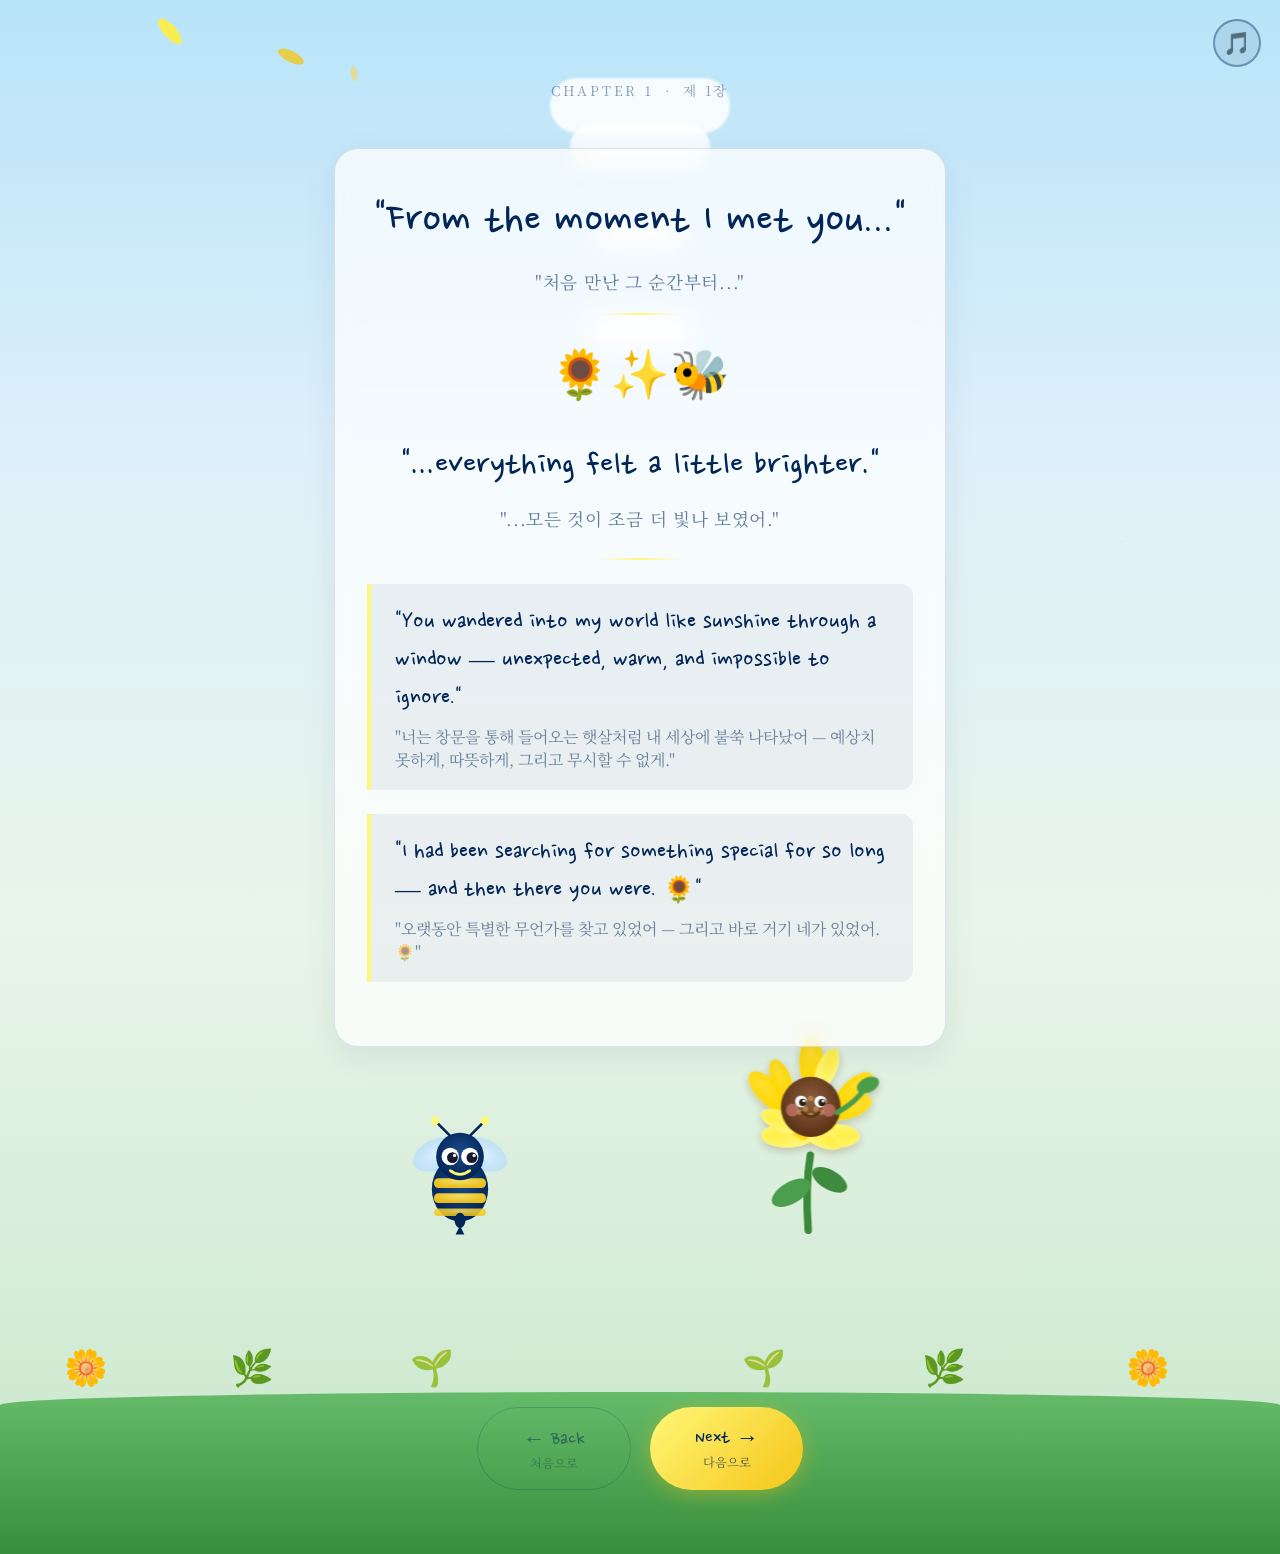
==== pages/chapter1.html @ c44fc76a "🌻 Move site files to repo root for GitHub Pages" ====
<!DOCTYPE html>
<html lang="en">
<head>
  <meta charset="UTF-8" />
  <meta name="viewport" content="width=device-width, initial-scale=1.0" />
  <title>How It Started 🌻</title>

  <!-- Fonts -->
  <link rel="preconnect" href="https://fonts.googleapis.com" />
  <link rel="preconnect" href="https://fonts.gstatic.com" crossorigin />
  <link href="https://fonts.googleapis.com/css2?family=Nanum+Myeongjo:wght@400;700;800&family=Nanum+Pen+Script&family=Noto+Serif+KR:wght@300;400;600&display=swap" rel="stylesheet" />

  <link rel="stylesheet" href="../assets/css/styles.css" />

  <style>
    body {
      background: linear-gradient(160deg, #e8f5e9 0%, #fff9c4 40%, #fffef0 100%);
      color: #022658;
      min-height: 100vh;
    }

    .page-wrapper {
      background: transparent;
      padding: 0;
    }

    /* ---- Chapter header ---- */
    .chapter-tag {
      font-family: 'Noto Serif KR', serif;
      font-size: 0.85rem;
      letter-spacing: 0.2em;
      text-transform: uppercase;
      color: rgba(2, 38, 88, 0.45);
      margin-bottom: 0.3rem;
    }

    /* ---- Scene: sky / day background ---- */
    .ch1-wrapper {
      min-height: 100vh;
      background: linear-gradient(180deg, #b8e4f9 0%, #dff0fa 30%, #e8f5e9 60%, #c8e6c9 100%);
      position: relative;
      overflow: hidden;
      display: flex;
      flex-direction: column;
      align-items: center;
    }

    /* Clouds */
    .cloud {
      position: absolute;
      border-radius: 50px;
      background: rgba(255,255,255,0.85);
      z-index: 1;
      animation: drift-cloud var(--cdur, 18s) linear infinite;
      filter: blur(1px);
    }

    @keyframes drift-cloud {
      from { transform: translateX(-120%); }
      to   { transform: translateX(110vw); }
    }

    /* Ground strip */
    .ch1-ground {
      position: absolute;
      bottom: 0;
      left: 0;
      width: 100%;
      height: 18vh;
      background: linear-gradient(180deg, #66bb6a 0%, #388e3c 100%);
      border-radius: 50% 50% 0 0 / 8% 8% 0 0;
      z-index: 2;
    }

    /* Flowers in ground */
    .ground-flower {
      position: absolute;
      bottom: 100%;
      font-size: clamp(1.4rem, 3vw, 2.2rem);
      z-index: 3;
      animation: sway-sm 3s ease-in-out infinite;
    }

    @keyframes sway-sm {
      0%, 100% { transform: rotate(-4deg); }
      50% { transform: rotate(4deg); }
    }

    /* ---- Character stage ---- */
    .ch1-stage {
      position: relative;
      width: 100%;
      max-width: 700px;
      height: 320px;
      display: flex;
      align-items: flex-end;
      justify-content: space-around;
      z-index: 5;
      margin-top: auto;
    }

    .ch1-bee {
      width: clamp(80px, 14vw, 130px);
      height: auto;
      margin-bottom: 14vh;
      opacity: 0;
      transform: translateX(-80px);
    }

    .ch1-sf {
      width: clamp(90px, 16vw, 150px);
      height: auto;
      margin-bottom: 14vh;
      opacity: 0;
      transform: translateX(80px);
    }

    /* ---- Text section ---- */
    .ch1-text-section {
      position: relative;
      z-index: 10;
      max-width: 620px;
      width: 90%;
      margin: 3rem auto 0;
      text-align: center;
      padding: 2.5rem 2rem;
      background: rgba(255, 255, 255, 0.7);
      backdrop-filter: blur(10px);
      border-radius: 24px;
      border: 1px solid rgba(2, 38, 88, 0.12);
      box-shadow: 0 8px 32px rgba(2, 38, 88, 0.08);
    }

    .ch1-main-line {
      font-family: 'Nanum Pen Script', cursive;
      font-size: clamp(1.5rem, 4.5vw, 3rem);
      color: #022658;
      line-height: 1.4;
      margin-bottom: 0.6rem;
    }

    .ch1-kr-line {
      font-family: 'Noto Serif KR', serif;
      font-size: clamp(0.85rem, 2vw, 1.1rem);
      color: rgba(2, 38, 88, 0.6);
      line-height: 1.8;
      letter-spacing: 0.04em;
    }

    /* ---- "First meeting" moment ---- */
    .meet-moment {
      display: flex;
      flex-direction: column;
      align-items: center;
      gap: 1rem;
      margin: 2rem 0;
    }

    .meet-icon {
      font-size: 3rem;
      animation: pop-in 0.5s ease backwards;
    }

    @keyframes pop-in {
      from { transform: scale(0) rotate(-20deg); opacity: 0; }
      to   { transform: scale(1) rotate(0deg); opacity: 1; }
    }

    /* ---- Quote block ---- */
    .quote-block {
      background: rgba(2, 38, 88, 0.06);
      border-left: 4px solid #FFF778;
      border-radius: 0 12px 12px 0;
      padding: 1.2rem 1.5rem;
      margin: 1.5rem 0;
      text-align: left;
    }

    .quote-en {
      font-family: 'Nanum Pen Script', cursive;
      font-size: clamp(1.1rem, 2.5vw, 1.6rem);
      color: #022658;
      line-height: 1.5;
    }

    .quote-kr {
      font-family: 'Noto Serif KR', serif;
      font-size: clamp(0.8rem, 1.8vw, 1rem);
      color: rgba(2, 38, 88, 0.55);
      margin-top: 0.4rem;
    }

    /* ---- Nav row ---- */
    .nav-row {
      display: flex;
      justify-content: center;
      gap: 1.2rem;
      margin: 2.5rem 0 4rem;
      flex-wrap: wrap;
    }

    .nav-btn {
      padding: 0.75em 2em;
      border-radius: 50px;
      font-family: 'Nanum Pen Script', cursive;
      font-size: clamp(1rem, 2.5vw, 1.4rem);
      cursor: pointer;
      border: none;
      text-decoration: none;
      transition: all 0.3s ease;
      display: inline-flex;
      flex-direction: column;
      align-items: center;
    }

    .nav-btn-primary {
      background: linear-gradient(135deg, #FFF778, #F5C518);
      color: #022658;
      box-shadow: 0 4px 20px rgba(245, 197, 24, 0.4);
    }

    .nav-btn-primary:hover {
      transform: translateY(-3px) scale(1.05);
      box-shadow: 0 8px 30px rgba(245, 197, 24, 0.6);
    }

    .nav-btn-ghost {
      background: transparent;
      color: rgba(2, 38, 88, 0.5);
      border: 1.5px solid rgba(2, 38, 88, 0.2);
    }

    .nav-btn-ghost:hover {
      background: rgba(2, 38, 88, 0.06);
      color: #022658;
    }

    .nav-btn-kr {
      font-family: 'Noto Serif KR', serif;
      font-size: 0.55em;
      opacity: 0.7;
      margin-top: 0.1em;
    }

    /* Music toggle on day pages */
    #music-toggle {
      border-color: rgba(2, 38, 88, 0.4);
      color: #022658;
      background: rgba(2, 38, 88, 0.08);
    }

    #music-toggle:hover {
      background: rgba(2, 38, 88, 0.15);
    }
  </style>
</head>
<body>

  <canvas id="particle-canvas" aria-hidden="true"></canvas>
  <button id="music-toggle" aria-label="Toggle music">🎵</button>
  <div id="yt-player" style="position:fixed;top:-9999px;left:-9999px;"></div>

  <div class="ch1-wrapper">

    <!-- Clouds -->
    <div class="cloud" style="width:140px;height:45px;top:8%;--cdur:22s;animation-delay:-5s;" aria-hidden="true"></div>
    <div class="cloud" style="width:90px;height:32px;top:14%;--cdur:17s;animation-delay:-10s;" aria-hidden="true"></div>
    <div class="cloud" style="width:180px;height:55px;top:5%;--cdur:28s;animation-delay:-18s;" aria-hidden="true"></div>
    <div class="cloud" style="width:110px;height:38px;top:20%;--cdur:20s;animation-delay:-3s;" aria-hidden="true"></div>

    <!-- Text content -->
    <div style="position:relative;z-index:10;width:90%;max-width:680px;margin-top:5rem;">

      <!-- Chapter tag -->
      <div class="chapter-tag fade-in" style="text-align:center;margin-bottom:0.5rem;">
        Chapter 1 &nbsp;·&nbsp; 제 1장
      </div>

      <!-- Main text card -->
      <div class="ch1-text-section fade-in fade-in-delay-1">

        <div class="ch1-main-line" id="tw-line1">
          "From the moment I met you..."
        </div>
        <div class="ch1-kr-line" id="tw-kr1">
          "처음 만난 그 순간부터..."
        </div>

        <div class="divider"></div>

        <div class="meet-moment fade-in fade-in-delay-2">
          <div class="meet-icon">🌻✨🐝</div>
        </div>

        <div class="ch1-main-line fade-in fade-in-delay-2" style="font-size: clamp(1.3rem, 3.5vw, 2.4rem);">
          "...everything felt a little brighter."
        </div>
        <div class="ch1-kr-line fade-in fade-in-delay-2">
          "...모든 것이 조금 더 빛나 보였어."
        </div>

        <div class="divider" style="margin: 1.5rem auto;"></div>

        <!-- Quote 1 -->
        <div class="quote-block fade-in fade-in-delay-3">
          <div class="quote-en">"You wandered into my world like sunshine through a window — unexpected, warm, and impossible to ignore."</div>
          <div class="quote-kr">"너는 창문을 통해 들어오는 햇살처럼 내 세상에 불쑥 나타났어 — 예상치 못하게, 따뜻하게, 그리고 무시할 수 없게."</div>
        </div>

        <!-- Quote 2 -->
        <div class="quote-block fade-in fade-in-delay-4">
          <div class="quote-en">"I had been searching for something special for so long — and then there you were. 🌻"</div>
          <div class="quote-kr">"오랫동안 특별한 무언가를 찾고 있었어 — 그리고 바로 거기 네가 있었어. 🌻"</div>
        </div>

      </div>
    </div>

    <!-- Character stage -->
    <div class="ch1-stage" id="ch1-stage">
      <img class="ch1-bee" id="ch1-bee" src="../assets/svg/honeybee.svg" alt="Honeybee" draggable="false" />
      <img class="ch1-sf" id="ch1-sf" src="../assets/svg/sunflower.svg" alt="Sunflower" draggable="false" />
    </div>

    <!-- Ground -->
    <div class="ch1-ground" aria-hidden="true">
      <div class="ground-flower" style="left:5%;animation-delay:0.2s;">🌼</div>
      <div class="ground-flower" style="left:18%;animation-delay:0.8s;">🌿</div>
      <div class="ground-flower" style="left:32%;animation-delay:0.4s;">🌱</div>
      <div class="ground-flower" style="left:58%;animation-delay:1.1s;">🌱</div>
      <div class="ground-flower" style="left:72%;animation-delay:0.6s;">🌿</div>
      <div class="ground-flower" style="left:88%;animation-delay:0.1s;">🌼</div>
    </div>

    <!-- Navigation -->
    <div class="nav-row" style="position:relative;z-index:20;">
      <button class="nav-btn nav-btn-ghost" onclick="navigateTo('../index.html')" aria-label="Go back to beginning">
        ← Back
        <span class="nav-btn-kr">처음으로</span>
      </button>
      <button class="nav-btn nav-btn-primary" onclick="navigateTo('chapter2.html')" aria-label="Continue to next chapter">
        Next →
        <span class="nav-btn-kr">다음으로</span>
      </button>
    </div>

  </div>

  <!-- Libraries -->
  <script src="https://cdnjs.cloudflare.com/ajax/libs/gsap/3.12.5/gsap.min.js"></script>
  <script src="../assets/js/particles.js"></script>
  <script src="../assets/js/main.js"></script>

  <script>
    // Particle system — floating petals on day scene
    const particles = new ParticleSystem('particle-canvas');
    particles.start('petals');

    // Animate characters in
    window.addEventListener('load', () => {
      const beeCh1 = document.getElementById('ch1-bee');
      const sfCh1  = document.getElementById('ch1-sf');

      if (window.gsap) {
        // Delay slightly so page settle first
        setTimeout(() => {
          gsap.to(beeCh1, {
            opacity: 1,
            x: 0,
            duration: 1.2,
            ease: 'power2.out',
          });
          gsap.to(sfCh1, {
            opacity: 1,
            x: 0,
            duration: 1.2,
            ease: 'power2.out',
            delay: 0.3,
            onComplete: () => {
              // Bee tilts toward sunflower
              gsap.to(beeCh1, {
                rotation: 12,
                duration: 0.5,
                ease: 'power1.inOut',
                yoyo: true,
                repeat: 1,
              });
            }
          });
        }, 400);
      } else {
        beeCh1.style.opacity = '1';
        beeCh1.style.transform = 'none';
        sfCh1.style.opacity = '1';
        sfCh1.style.transform = 'none';
      }
    });
  </script>
</body>
</html>
---- assets/css/styles.css ----
/* =============================================
   SUNFLOWER & HONEYBEE — Global Styles
   Colors: #FFF778 (Sunflower) | #022658 (Honeybee)
   ============================================= */

/* ---------- CSS Variables ---------- */
:root {
  --sunflower: #FFF778;
  --honeybee: #022658;
  --gold: #F5C518;
  --cream: #FFFEF0;
  --soft-yellow: #FFF9C4;
  --petal-orange: #FFD54F;
  --blush: #FFCDD2;
  --white: #FFFFFF;
  --text-dark: #1a1a2e;
  --text-light: #FFFEF0;
  --shadow: rgba(2, 38, 88, 0.18);
  --glow-yellow: rgba(255, 247, 120, 0.6);
  --glow-blue: rgba(2, 38, 88, 0.4);

  --font-serif: 'Nanum Myeongjo', 'Noto Serif KR', Georgia, serif;
  --font-hand: 'Nanum Pen Script', cursive;
  --font-body: 'Noto Serif KR', 'Nanum Myeongjo', Georgia, serif;

  --transition-slow: 0.8s ease;
  --transition-med: 0.4s ease;
  --transition-fast: 0.2s ease;
  --border-radius: 20px;
}

/* ---------- Reset & Base ---------- */
*, *::before, *::after {
  box-sizing: border-box;
  margin: 0;
  padding: 0;
}

html {
  scroll-behavior: smooth;
  font-size: 16px;
}

body {
  font-family: var(--font-serif);
  background-color: var(--honeybee);
  color: var(--text-light);
  overflow-x: hidden;
  min-height: 100vh;
  position: relative;
}

/* ---------- Typography ---------- */
h1, h2, h3 {
  font-family: var(--font-hand);
  line-height: 1.3;
}

h1 { font-size: clamp(2rem, 6vw, 4rem); }
h2 { font-size: clamp(1.5rem, 4vw, 3rem); }
h3 { font-size: clamp(1.2rem, 3vw, 2rem); }

p {
  font-family: var(--font-body);
  line-height: 1.8;
  font-size: clamp(0.95rem, 2vw, 1.15rem);
}

/* ---------- Bilingual Text ---------- */
.bilingual {
  display: flex;
  flex-direction: column;
  align-items: center;
  gap: 0.4em;
  text-align: center;
}

.bilingual .en {
  font-family: var(--font-hand);
  font-size: clamp(1.1rem, 3vw, 1.8rem);
  color: var(--sunflower);
  letter-spacing: 0.02em;
}

.bilingual .kr {
  font-family: var(--font-body);
  font-size: clamp(0.85rem, 2vw, 1.15rem);
  color: rgba(255, 247, 120, 0.75);
  letter-spacing: 0.05em;
}

.bilingual.dark .en {
  color: var(--honeybee);
}

.bilingual.dark .kr {
  color: rgba(2, 38, 88, 0.7);
}

/* ---------- Page Layout ---------- */
.page-wrapper {
  min-height: 100vh;
  width: 100%;
  display: flex;
  flex-direction: column;
  align-items: center;
  justify-content: center;
  position: relative;
  overflow: hidden;
  padding: 2rem 1rem;
}

.scene {
  width: 100%;
  max-width: 900px;
  display: flex;
  flex-direction: column;
  align-items: center;
  gap: 2rem;
  position: relative;
  z-index: 2;
}

/* ---------- Particle Canvas ---------- */
#particle-canvas {
  position: fixed;
  top: 0;
  left: 0;
  width: 100%;
  height: 100%;
  pointer-events: none;
  z-index: 1;
}

/* ---------- Music Toggle ---------- */
#music-toggle {
  position: fixed;
  top: 1.2rem;
  right: 1.2rem;
  width: 48px;
  height: 48px;
  border-radius: 50%;
  background: rgba(255, 247, 120, 0.15);
  border: 2px solid var(--sunflower);
  color: var(--sunflower);
  font-size: 1.4rem;
  cursor: pointer;
  z-index: 1000;
  display: flex;
  align-items: center;
  justify-content: center;
  transition: background var(--transition-med), transform var(--transition-fast);
  backdrop-filter: blur(4px);
}

#music-toggle:hover {
  background: rgba(255, 247, 120, 0.3);
  transform: scale(1.1);
}

#music-toggle.muted {
  opacity: 0.5;
}

/* Hidden YouTube iframe */
#yt-player {
  position: fixed;
  top: -9999px;
  left: -9999px;
  width: 1px;
  height: 1px;
  opacity: 0;
  pointer-events: none;
}

/* ---------- Navigation Dots ---------- */
.nav-dots {
  position: fixed;
  right: 1.5rem;
  top: 50%;
  transform: translateY(-50%);
  display: flex;
  flex-direction: column;
  gap: 0.7rem;
  z-index: 999;
}

.nav-dot {
  width: 10px;
  height: 10px;
  border-radius: 50%;
  background: rgba(255, 247, 120, 0.3);
  border: 2px solid var(--sunflower);
  cursor: pointer;
  transition: all var(--transition-med);
  text-decoration: none;
}

.nav-dot.active,
.nav-dot:hover {
  background: var(--sunflower);
  transform: scale(1.3);
}

/* ---------- Buttons ---------- */
.btn {
  display: inline-flex;
  align-items: center;
  justify-content: center;
  gap: 0.5em;
  padding: 0.8em 2em;
  border-radius: 50px;
  font-family: var(--font-hand);
  font-size: clamp(1rem, 2.5vw, 1.4rem);
  cursor: pointer;
  border: none;
  text-decoration: none;
  transition: all var(--transition-med);
  position: relative;
  overflow: hidden;
}

.btn::before {
  content: '';
  position: absolute;
  inset: 0;
  border-radius: 50px;
  opacity: 0;
  transition: opacity var(--transition-med);
}

.btn:hover::before {
  opacity: 1;
}

.btn-primary {
  background: var(--sunflower);
  color: var(--honeybee);
  box-shadow: 0 4px 20px var(--glow-yellow);
}

.btn-primary:hover {
  transform: translateY(-3px) scale(1.05);
  box-shadow: 0 8px 30px var(--glow-yellow);
}

.btn-secondary {
  background: var(--honeybee);
  color: var(--sunflower);
  border: 2px solid var(--sunflower);
  box-shadow: 0 4px 20px var(--glow-blue);
}

.btn-secondary:hover {
  background: var(--sunflower);
  color: var(--honeybee);
  transform: translateY(-3px) scale(1.05);
}

.btn-yes {
  background: linear-gradient(135deg, var(--sunflower), var(--gold));
  color: var(--honeybee);
  font-size: clamp(1.2rem, 3vw, 1.8rem);
  padding: 1em 2.5em;
  box-shadow: 0 6px 30px var(--glow-yellow);
  animation: pulse-btn 2s ease-in-out infinite;
}

.btn-yes:hover {
  transform: translateY(-5px) scale(1.08);
  box-shadow: 0 12px 40px var(--glow-yellow);
  animation: none;
}

@keyframes pulse-btn {
  0%, 100% { box-shadow: 0 6px 30px var(--glow-yellow); transform: translateY(0); }
  50% { box-shadow: 0 10px 40px rgba(255, 247, 120, 0.8); transform: translateY(-4px); }
}

/* ---------- Cards ---------- */
.reason-card {
  background: rgba(255, 247, 120, 0.1);
  border: 1px solid rgba(255, 247, 120, 0.3);
  border-radius: var(--border-radius);
  padding: 1.5rem 2rem;
  max-width: 420px;
  width: 90%;
  text-align: center;
  backdrop-filter: blur(8px);
  box-shadow: 0 4px 24px rgba(2, 38, 88, 0.3);
  opacity: 0;
  transform: translateY(40px);
  transition: opacity 0.6s ease, transform 0.6s ease;
  position: relative;
}

.reason-card.visible {
  opacity: 1;
  transform: translateY(0);
}

.reason-card::before {
  content: '✦';
  position: absolute;
  top: -0.6em;
  left: 50%;
  transform: translateX(-50%);
  font-size: 1.2rem;
  color: var(--sunflower);
}

/* ---------- Typewriter ---------- */
.typewriter {
  overflow: hidden;
  white-space: nowrap;
  border-right: 3px solid var(--sunflower);
  width: 0;
  animation: typing 2s steps(40, end) forwards, blink-cursor 0.8s step-end infinite;
}

.typewriter.done {
  border-right: none;
  white-space: normal;
  width: auto;
}

@keyframes typing {
  from { width: 0; }
  to { width: 100%; }
}

@keyframes blink-cursor {
  0%, 100% { border-color: var(--sunflower); }
  50% { border-color: transparent; }
}

/* ---------- Fade In ---------- */
.fade-in {
  opacity: 0;
  transform: translateY(20px);
  transition: opacity 0.8s ease, transform 0.8s ease;
}

.fade-in.visible {
  opacity: 1;
  transform: translateY(0);
}

.fade-in-delay-1 { transition-delay: 0.3s; }
.fade-in-delay-2 { transition-delay: 0.6s; }
.fade-in-delay-3 { transition-delay: 0.9s; }
.fade-in-delay-4 { transition-delay: 1.2s; }
.fade-in-delay-5 { transition-delay: 1.5s; }

/* ---------- SVG Character Containers ---------- */
.character-stage {
  position: relative;
  width: 100%;
  height: 320px;
  display: flex;
  align-items: flex-end;
  justify-content: center;
}

.character-stage.tall {
  height: 420px;
}

#honeybee-char {
  position: absolute;
  width: 100px;
  height: 100px;
  z-index: 5;
  filter: drop-shadow(0 8px 16px rgba(2, 38, 88, 0.4));
}

#sunflower-char {
  position: absolute;
  bottom: 0;
  width: 130px;
  height: 200px;
  z-index: 4;
  filter: drop-shadow(0 8px 16px rgba(255, 247, 120, 0.3));
}

/* ---------- Landing Background ---------- */
.bg-night {
  background: radial-gradient(ellipse at 50% 30%, #0a1a3a 0%, var(--honeybee) 60%, #010f2e 100%);
}

.bg-day {
  background: linear-gradient(180deg, #87CEEB 0%, #B0E0E6 40%, #FFFEF0 100%);
}

.bg-sunset {
  background: linear-gradient(180deg, #022658 0%, #1a3a6e 30%, #6b3a7d 60%, #c0704a 85%, #FFF778 100%);
}

.bg-cream {
  background: linear-gradient(160deg, var(--soft-yellow) 0%, var(--cream) 50%, #fff9e6 100%);
}

.bg-garden {
  background: linear-gradient(180deg, #87CEEB 0%, #b8e0b8 50%, #6aad6a 100%);
}

/* ---------- Stars Background ---------- */
.stars {
  position: absolute;
  inset: 0;
  overflow: hidden;
  z-index: 0;
}

.star {
  position: absolute;
  border-radius: 50%;
  background: #fff;
  animation: twinkle var(--dur, 3s) ease-in-out infinite;
  animation-delay: var(--delay, 0s);
}

@keyframes twinkle {
  0%, 100% { opacity: 0.1; transform: scale(0.8); }
  50% { opacity: 1; transform: scale(1.2); }
}

/* ---------- Garden / Ground Elements ---------- */
.garden-ground {
  position: absolute;
  bottom: 0;
  left: 0;
  width: 100%;
  height: 120px;
  background: linear-gradient(180deg, #4a9e4a 0%, #2d7a2d 100%);
  border-radius: 60% 60% 0 0 / 30% 30% 0 0;
  z-index: 1;
}

/* ---------- Glow Text ---------- */
.glow-text {
  text-shadow: 0 0 20px var(--glow-yellow), 0 0 40px rgba(255,247,120,0.3);
}

.glow-text-blue {
  text-shadow: 0 0 20px var(--glow-blue);
}

/* ---------- Heart Burst ---------- */
.heart-burst {
  position: fixed;
  pointer-events: none;
  z-index: 9999;
  font-size: 2rem;
  animation: heart-rise 1.2s ease-out forwards;
}

@keyframes heart-rise {
  0% { opacity: 1; transform: translateY(0) scale(1); }
  100% { opacity: 0; transform: translateY(-120px) scale(0.5); }
}

/* ---------- Question Section Styles ---------- */
.wish-text {
  font-family: var(--font-hand);
  font-size: clamp(1.8rem, 5vw, 3.5rem);
  color: var(--sunflower);
  text-align: center;
  opacity: 0;
  line-height: 1.5;
}

.wish-text.glow {
  text-shadow: 0 0 30px rgba(255, 247, 120, 0.8), 0 0 60px rgba(255, 247, 120, 0.4);
}

.wish-sub {
  font-family: var(--font-body);
  font-size: clamp(0.9rem, 2vw, 1.1rem);
  color: rgba(255, 247, 120, 0.7);
  text-align: center;
  opacity: 0;
}

.lantern {
  font-size: 4rem;
  animation: float-lantern 3s ease-in-out infinite;
  display: inline-block;
}

@keyframes float-lantern {
  0%, 100% { transform: translateY(0) rotate(-3deg); }
  50% { transform: translateY(-15px) rotate(3deg); }
}

/* ---------- Celebration ---------- */
.celebrate-text {
  font-family: var(--font-hand);
  font-size: clamp(2rem, 7vw, 5rem);
  color: var(--sunflower);
  text-align: center;
  text-shadow: 0 0 30px rgba(255, 247, 120, 0.9);
  animation: celebrate-bounce 0.6s ease infinite alternate;
}

@keyframes celebrate-bounce {
  from { transform: scale(1) rotate(-1deg); }
  to { transform: scale(1.04) rotate(1deg); }
}

/* ---------- Progress Stem ---------- */
.progress-stem {
  position: fixed;
  left: 1.2rem;
  bottom: 0;
  width: 6px;
  background: linear-gradient(180deg, var(--sunflower), #4a9e4a);
  border-radius: 3px;
  z-index: 999;
  transition: height 0.4s ease;
}

.progress-flower {
  position: fixed;
  left: calc(1.2rem - 12px);
  font-size: 1.8rem;
  z-index: 999;
  transition: bottom 0.4s ease;
}

/* ---------- Divider ---------- */
.divider {
  width: 80px;
  height: 2px;
  background: linear-gradient(90deg, transparent, var(--sunflower), transparent);
  margin: 1rem auto;
  border-radius: 2px;
}

/* ---------- Scroll Indicator ---------- */
.scroll-hint {
  position: absolute;
  bottom: 2rem;
  left: 50%;
  transform: translateX(-50%);
  display: flex;
  flex-direction: column;
  align-items: center;
  gap: 0.4rem;
  opacity: 0.6;
  animation: scroll-bob 2s ease-in-out infinite;
  font-size: 0.8rem;
  color: var(--sunflower);
  letter-spacing: 0.1em;
  text-transform: uppercase;
}

.scroll-hint::after {
  content: '↓';
  font-size: 1.4rem;
  color: var(--sunflower);
}

@keyframes scroll-bob {
  0%, 100% { transform: translateX(-50%) translateY(0); }
  50% { transform: translateX(-50%) translateY(8px); }
}

/* ---------- Mobile Responsive ---------- */
@media (max-width: 600px) {
  .character-stage {
    height: 240px;
  }
  .character-stage.tall {
    height: 320px;
  }
  #honeybee-char { width: 75px; height: 75px; }
  #sunflower-char { width: 100px; height: 160px; }

  .nav-dots {
    right: 0.7rem;
  }

  .reason-card {
    padding: 1.2rem 1.4rem;
  }

  .btn-yes {
    font-size: 1.1rem;
    padding: 0.9em 1.8em;
  }
}

/* ---------- Utility ---------- */
.hidden { display: none !important; }
.invisible { opacity: 0; pointer-events: none; }
.text-center { text-align: center; }
.mt-1 { margin-top: 0.5rem; }
.mt-2 { margin-top: 1rem; }
.mt-3 { margin-top: 1.5rem; }
.mt-4 { margin-top: 2rem; }
.mb-2 { margin-bottom: 1rem; }
.gap-1 { gap: 0.5rem; }
.gap-2 { gap: 1rem; }
.flex-row { display: flex; flex-direction: row; }
.flex-col { display: flex; flex-direction: column; }
.align-center { align-items: center; }
.justify-center { justify-content: center; }
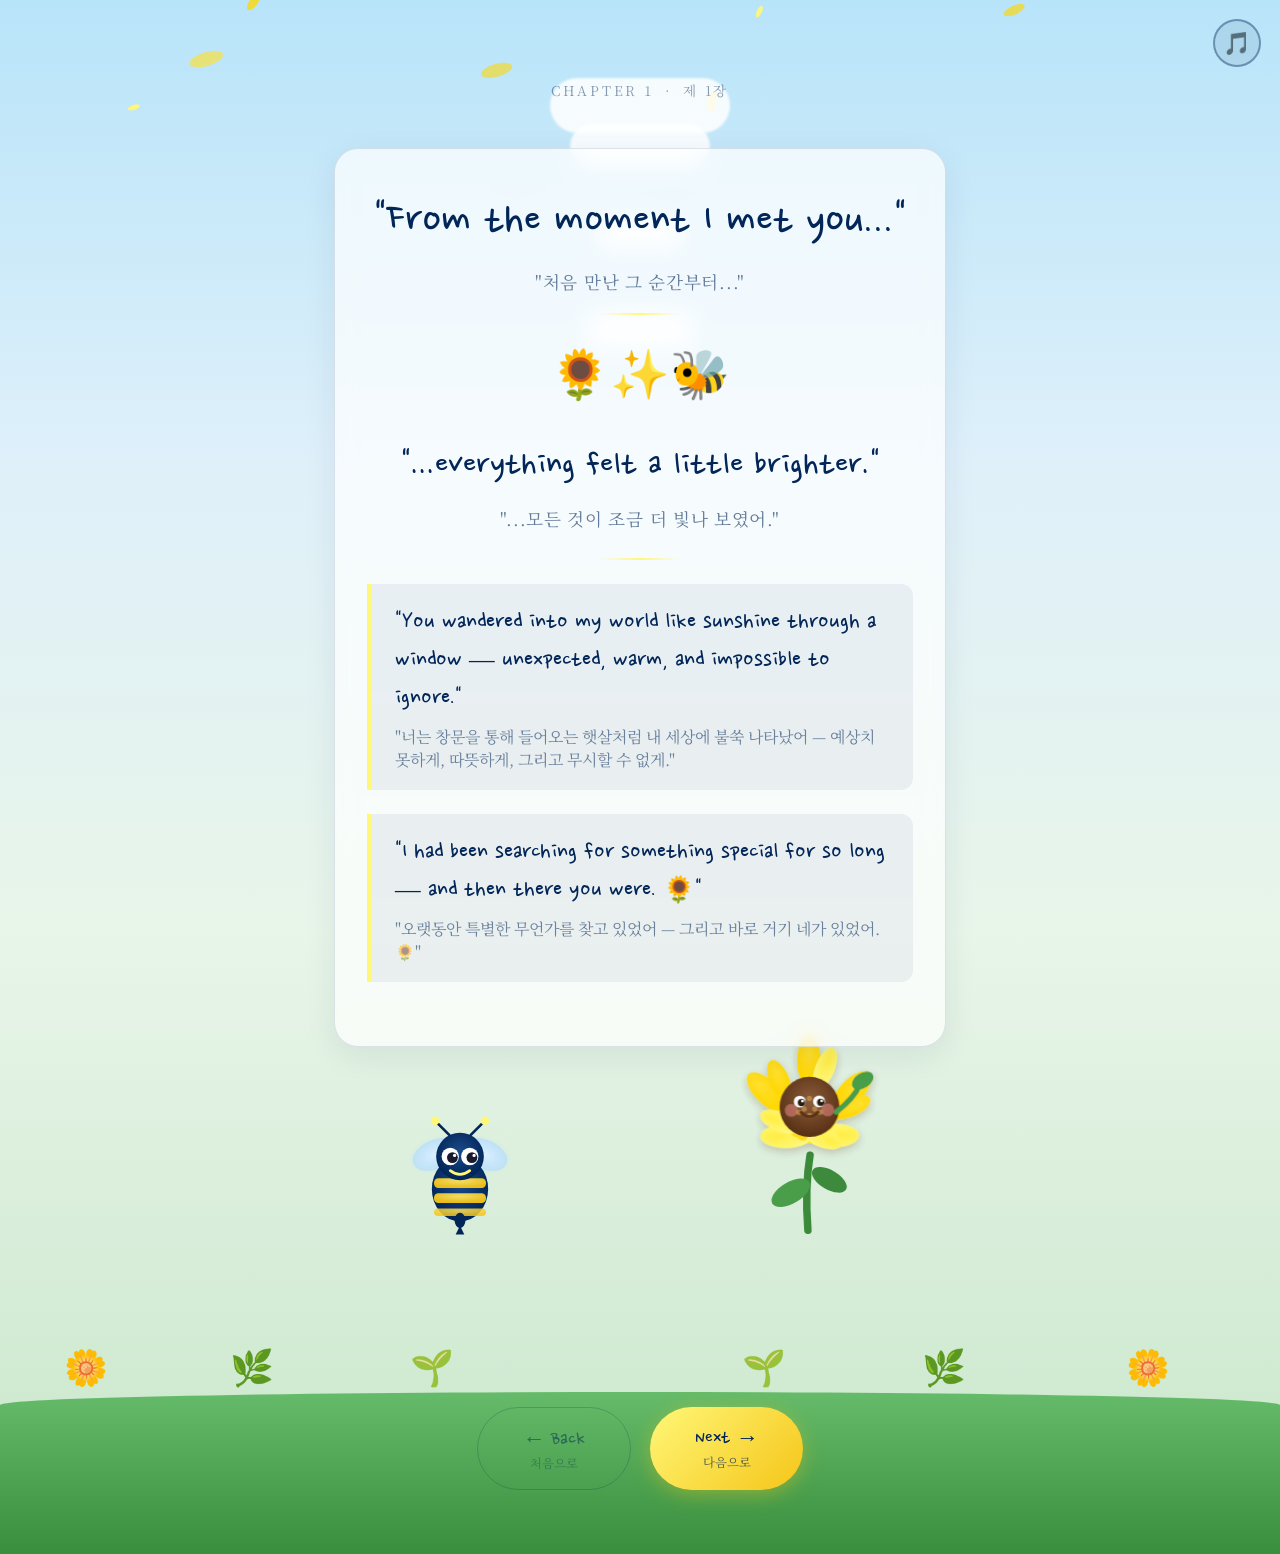
==== commit 44355280: "📱 Mobile optimize all pages for phone viewing" ====
--- a/pages/chapter1.html
+++ b/pages/chapter1.html
@@ -113,6 +113,17 @@
       margin-bottom: 14vh;
       opacity: 0;
       transform: translateX(80px);
+    }
+
+    @media (max-width: 768px) {
+      .ch1-bee, .ch1-sf { margin-bottom: 20px; width: clamp(70px, 20vw, 110px); }
+      .ch1-stage { height: 200px; }
+      .ch1-text-section { padding: 1.4rem 1.2rem; margin-top: 1.5rem; }
+      .ch1-ground { height: 14vh; }
+    }
+    @media (max-width: 480px) {
+      .ch1-bee, .ch1-sf { margin-bottom: 10px; width: clamp(60px, 22vw, 90px); }
+      .ch1-stage { height: 160px; }
     }
 
     /* ---- Text section ---- */
--- a/assets/css/styles.css
+++ b/assets/css/styles.css
@@ -567,28 +567,126 @@
 }
 
 /* ---------- Mobile Responsive ---------- */
-@media (max-width: 600px) {
+@media (max-width: 768px) {
+  /* Hide nav dots on mobile — too small to tap */
+  .nav-dots {
+    display: none;
+  }
+
+  /* Music toggle — smaller on mobile, stays out of way */
+  #music-toggle {
+    width: 40px;
+    height: 40px;
+    font-size: 1.1rem;
+    top: 0.8rem;
+    right: 0.8rem;
+  }
+
+  /* Bigger tap targets for all buttons */
+  .btn, .nav-btn, .yes-btn, .replay-btn {
+    min-height: 48px;
+  }
+
+  /* Cards — tighter padding on mobile */
+  .reason-card {
+    padding: 1.2rem 1.2rem;
+    margin-top: 1rem;
+  }
+
+  /* Bilingual text — tighter on mobile */
+  .bilingual .en {
+    font-size: clamp(1rem, 5vw, 1.4rem);
+  }
+  .bilingual .kr {
+    font-size: clamp(0.8rem, 3.5vw, 1rem);
+  }
+
+  /* Character sizes */
   .character-stage {
-    height: 240px;
+    height: 220px;
   }
   .character-stage.tall {
-    height: 320px;
-  }
-  #honeybee-char { width: 75px; height: 75px; }
-  #sunflower-char { width: 100px; height: 160px; }
-
-  .nav-dots {
-    right: 0.7rem;
-  }
-
-  .reason-card {
-    padding: 1.2rem 1.4rem;
-  }
-
+    height: 280px;
+  }
+  #honeybee-char { width: 70px; height: 70px; }
+  #sunflower-char { width: 90px; height: 145px; }
+
+  /* YES buttons — stack vertically on small screens */
   .btn-yes {
     font-size: 1.1rem;
     padding: 0.9em 1.8em;
-  }
+    width: 100%;
+    max-width: 300px;
+  }
+
+  /* Scene padding reduction */
+  .scene {
+    gap: 1.2rem;
+    padding: 1rem 0.8rem;
+  }
+
+  /* Progress stem — hide on mobile */
+  .progress-stem, .progress-flower {
+    display: none;
+  }
+}
+
+@media (max-width: 480px) {
+  /* Extra small phones (iPhone SE, Galaxy A series) */
+  html { font-size: 14px; }
+
+  #music-toggle {
+    width: 36px;
+    height: 36px;
+    font-size: 1rem;
+    top: 0.6rem;
+    right: 0.6rem;
+  }
+
+  .reason-card {
+    padding: 1rem 1rem;
+    border-radius: 14px;
+  }
+
+  .reason-card::before {
+    font-size: 1.4rem;
+  }
+
+  .wish-text {
+    font-size: clamp(1.5rem, 7vw, 2.5rem);
+  }
+
+  .celebrate-text {
+    font-size: clamp(1.8rem, 10vw, 3.5rem);
+  }
+
+  /* Make YES buttons full width on tiny screens */
+  .btn-yes {
+    width: 90%;
+    max-width: none;
+  }
+}
+
+/* ---------- Landing Page Mobile ---------- */
+@media (max-width: 768px) {
+  .garden-strip { height: 18vh !important; }
+  .nope-flower { bottom: 12vh !important; font-size: clamp(1.6rem, 6vw, 2.5rem) !important; }
+  .nope-flower.nope-3 { left: 68% !important; }
+  .nope-flower.nope-4 { left: 82% !important; }
+  #main-sunflower { bottom: 10vh !important; width: clamp(90px, 22vw, 140px) !important; }
+  .sunflower-glow { bottom: 14vh !important; width: clamp(120px, 36vw, 200px) !important; height: clamp(120px, 36vw, 200px) !important; }
+  #begin-btn { bottom: 24vh !important; font-size: clamp(1rem, 4.5vw, 1.4rem) !important; padding: 0.85em 1.8em !important; min-height: 52px !important; }
+  .landing-text { top: 4% !important; padding: 1rem 1.2rem !important; }
+  .landing-title { font-size: clamp(1.6rem, 7vw, 2.6rem) !important; }
+  .moon { width: 44px !important; height: 44px !important; top: 4% !important; right: 5% !important; }
+}
+
+@media (max-width: 480px) {
+  .garden-strip { height: 15vh !important; }
+  .nope-flower { bottom: 9vh !important; font-size: clamp(1.4rem, 7vw, 2rem) !important; }
+  #main-sunflower { bottom: 8vh !important; width: clamp(80px, 25vw, 120px) !important; }
+  #begin-btn { bottom: 20vh !important; }
+  .landing-text { top: 3% !important; }
 }
 
 /* ---------- Utility ---------- */
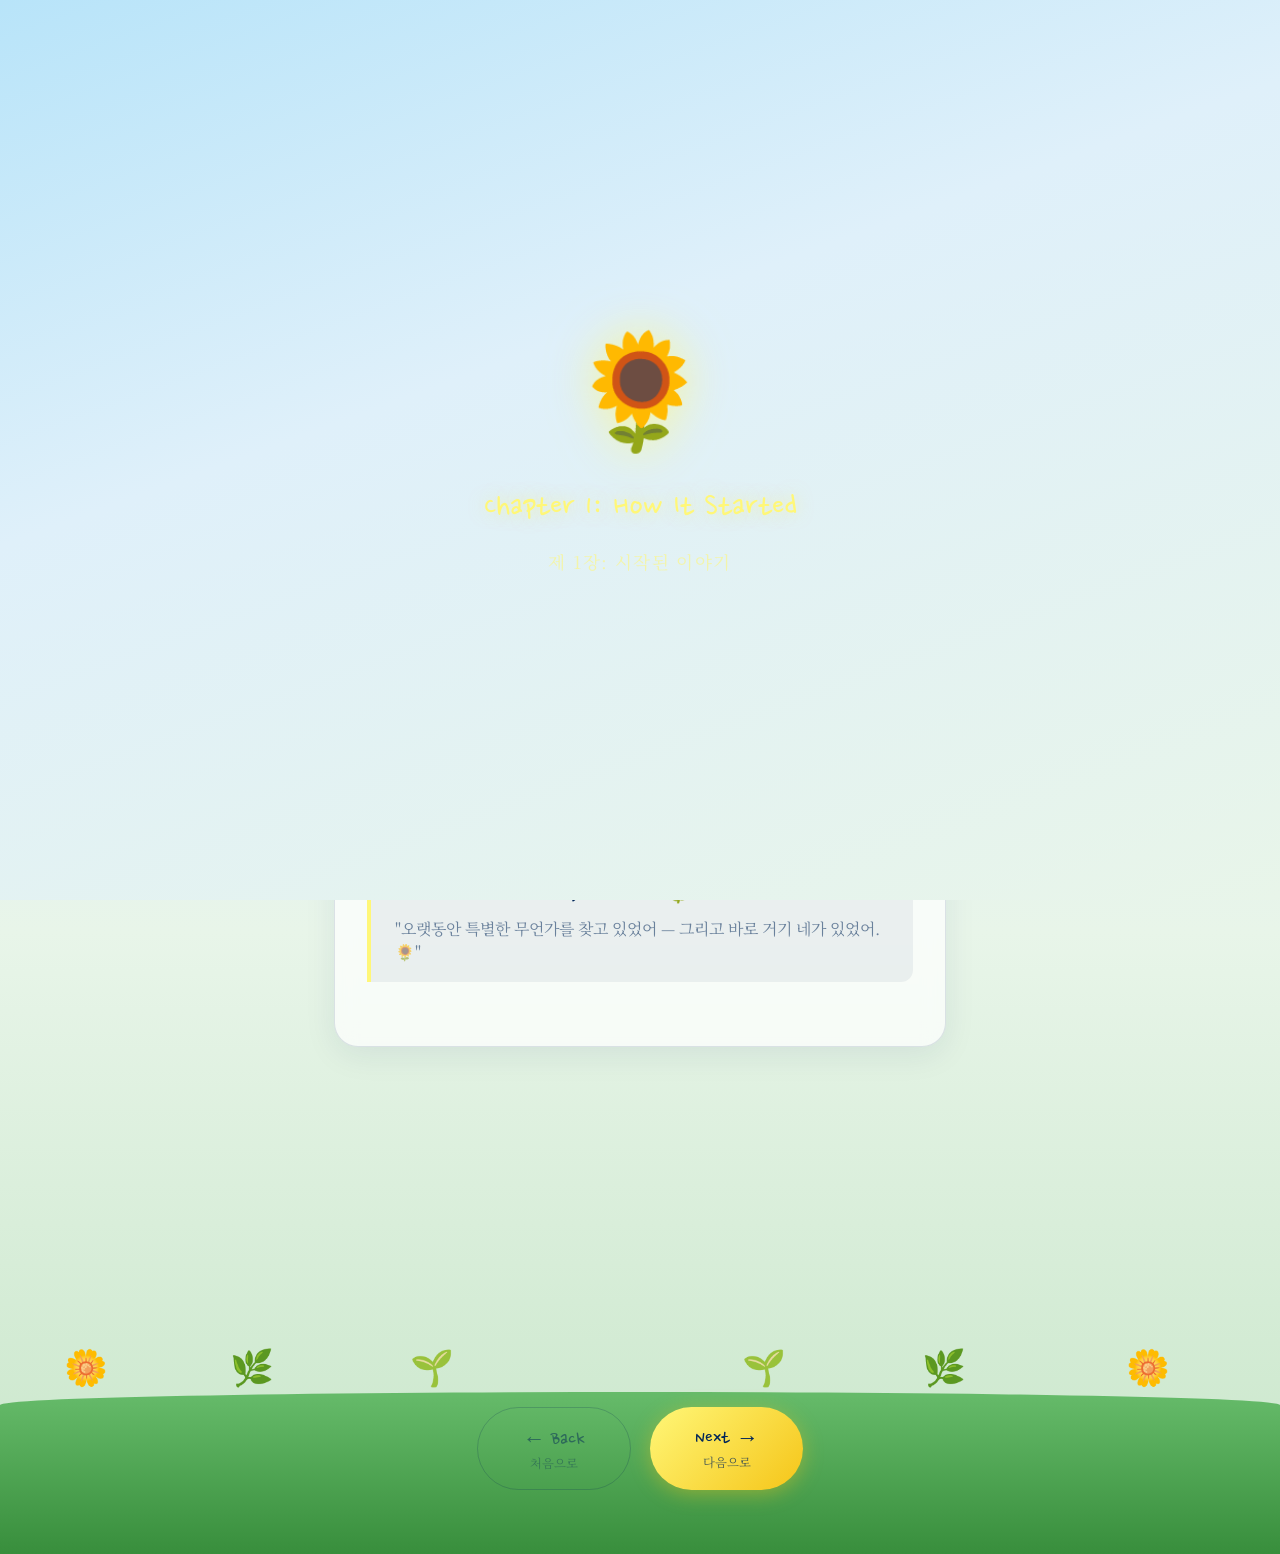
==== commit ed87d6a9: "🎵 Fix song to Sunflower by Post Malone + tap-to-reveal overlay on all pages" ====
--- a/pages/chapter1.html
+++ b/pages/chapter1.html
@@ -367,44 +367,37 @@
     const particles = new ParticleSystem('particle-canvas');
     particles.start('petals');
 
-    // Animate characters in
-    window.addEventListener('load', () => {
+    function revealPage() {
       const beeCh1 = document.getElementById('ch1-bee');
       const sfCh1  = document.getElementById('ch1-sf');
 
       if (window.gsap) {
-        // Delay slightly so page settle first
         setTimeout(() => {
-          gsap.to(beeCh1, {
-            opacity: 1,
-            x: 0,
-            duration: 1.2,
-            ease: 'power2.out',
-          });
+          gsap.to(beeCh1, { opacity: 1, x: 0, duration: 1.2, ease: 'power2.out' });
           gsap.to(sfCh1, {
-            opacity: 1,
-            x: 0,
-            duration: 1.2,
-            ease: 'power2.out',
-            delay: 0.3,
+            opacity: 1, x: 0, duration: 1.2, ease: 'power2.out', delay: 0.3,
             onComplete: () => {
-              // Bee tilts toward sunflower
-              gsap.to(beeCh1, {
-                rotation: 12,
-                duration: 0.5,
-                ease: 'power1.inOut',
-                yoyo: true,
-                repeat: 1,
-              });
+              gsap.to(beeCh1, { rotation: 12, duration: 0.5, ease: 'power1.inOut', yoyo: true, repeat: 1 });
             }
           });
-        }, 400);
+        }, 200);
       } else {
         beeCh1.style.opacity = '1';
         beeCh1.style.transform = 'none';
         sfCh1.style.opacity = '1';
         sfCh1.style.transform = 'none';
       }
+    }
+
+    // Show tap overlay — music starts on tap, then page reveals
+    window.addEventListener('load', () => {
+      showTapOverlay({
+        bg: 'linear-gradient(160deg, #b8e4f9 0%, #dff0fa 40%, #e8f5e9 100%)',
+        emoji: '🌻',
+        text: 'Chapter 1: How It Started',
+        textKr: '제 1장: 시작된 이야기',
+        onReveal: revealPage,
+      });
     });
   </script>
 </body>
